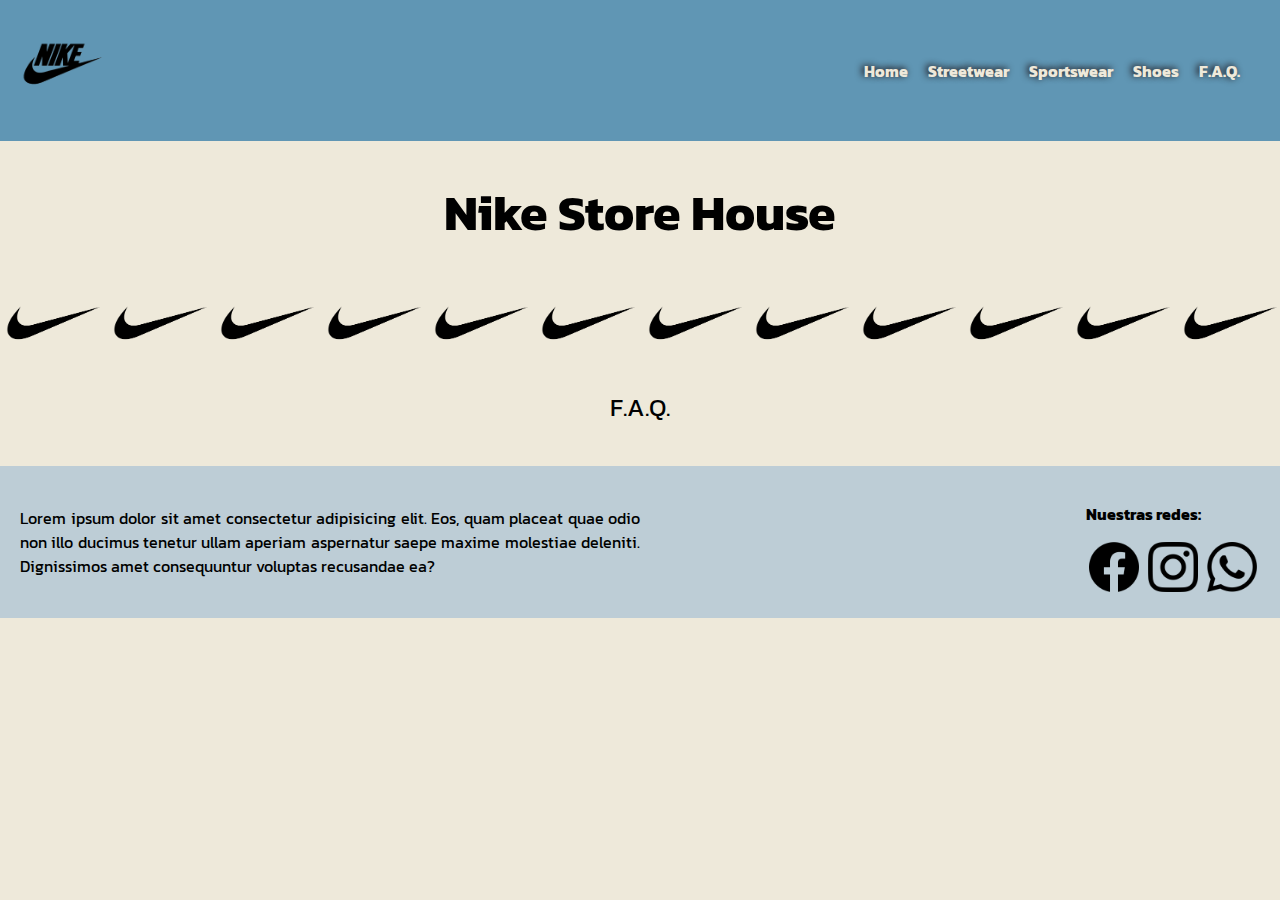
==== pages/faq.html @ 1cc9aa2a "Falta FAQ, se hizo responsive index y streetwear" ====
<!DOCTYPE html>
<html lang="en">
<head>
    <meta charset="UTF-8">
    <meta name="viewport" content="width=device-width, initial-scale=1.0">
    <title>F.A.Q. - Nike Store House</title>
    <link rel="stylesheet" href="../ccs/style.css">
    <link rel="icon" href="../images/swoosh.png">
</head>
<body>
    <header> 
        <!-- Logo -->
            <a href="../index.html"> <img src="../images/logo.png" alt=""></a>
        
        <!-- Navegador -->    
            <nav>
                <ul>
                    <li><a href="../index.html">Home</a></li>
                    <li><a href="../pages/streetwear.html">Streetwear</a></li>
                    <li><a href="../pages/sportswear.html">Sportswear</a></li>
                    <li><a href="../pages/shoes.html">Shoes</a></li>
                    <li><a href="#">F.A.Q.</a></li>
                </ul>
            </nav>
        </header>
    
        <main>
           <!-- Banner -->
      <section class="banner">
        <h1>Nike Store House</h1>
        <div class="banner-nike"></div>
        <p>F.A.Q.</p>
      </section>
        
        <footer>
            <!-- Descripción-->
            <section class="description">
              <div>
                <p>
                  Lorem ipsum dolor sit amet consectetur adipisicing elit. Eos, quam
                  placeat quae odio non illo ducimus tenetur ullam aperiam aspernatur
                  saepe maxime molestiae deleniti. Dignissimos amet consequuntur
                  voluptas recusandae ea?
                </p>
              </div>
            </section>
      
            <div class="linksfooter">
              <p>Nuestras redes:</p>
              <a href="https://www.facebook.com/">
                <img src="../images/facebook.png" alt="Facebook Logo"
              /></a>
              <a href="https://www.instagram.com/">
                <img src="../images/instagram.png" alt="Instagram Logo"
              /></a>
              <a href="https://www.whatsapp.com/">
                <img src="../images/whatsapp.png" alt="Whatsapp Logo"
              /></a>
            </div>
          </footer>
        </body>
      </html>
---- ccs/style.css ----
/*Color palet
#6096B4 Azul
#93BFCF Celeste
#BDCDD6 Gris
#EEE9DA Beige*/

/*Font*/
@import url("https://fonts.googleapis.com/css2?family=Kanit&display=swap");
/*font-family: 'Kanit', sans-serif;*/

/*Fuente aplicada a los html*/
header {
  font-family: "Kanit", sans-serif;
  text-shadow: -2px -1px 7px rgb(19, 1, 1);
}

body {
  margin: 0;
  padding: 0;
  font-family: "Kanit", sans-serif;
  background-color: #eee9da;
}

/*Header*/

header {
  display: flex;
  justify-content: space-between;
  align-items: center;
  padding: 10px 20px;
  background-color: #6096b4;
  margin: 0;
}

header img {
  max-height: 115px;
}

nav ul {
  list-style: none;
  display: flex;
}

nav li {
  margin-right: 20px;
}
nav a {
  text-decoration: none;
  color: #eee9da;
  font-weight: bold;
  font-size: 16px;
}

.mobile-dropdown {
  display: none;
}

/*Main - Index*/

/*Banner*/

.banner {
  display: flex;
  flex-direction: column;
  text-align: center;
  font-size: 25px;
}
.banner-nike {
  height: 80px;
  background-color: #eee9da;
  background-image: url(../images/swoosh.png);
  background-size: contain;
}

/*Main - presentation*/

.presentation {
  display: flex;
  flex-direction: column;
  align-items: center;
  text-align: center;
  padding: 55px;
}

.presentation h2 {
  margin-bottom: 20px;
}

.presentation > div {
  display: flex;
  flex-direction: row;
  align-items: center;

  margin-top: 20px;
}

.presentation > div > * {
  margin: 0 10px;
}

.presentation img {
  max-width: 100%;
  height: auto;
  width: 100px;
}

/*Main - trending topic*/
.trending {
  display: grid;
  justify-items: center;
}

.trending-container {
  display: flex;
  gap: 20px;
}

.trending-block {
  display: flex;
  flex-direction: column;
}

.trending h2 {
  text-align: center;
  margin-bottom: 20px;
}

.trending h3 {
  text-align: center;
}

.trending div {
  flex: 1;
  margin: 0 10px;
}

.trending-block img {
  width: 100%;
  height: 150px;
  object-fit: contain;
}

.trending-images {
  display: grid;
  grid-template-columns: repeat(3, 1fr);
  text-align: center;
  align-items: center;
  justify-items: center;
}

.trending-item {
  display: flex;
  flex-direction: column;
  padding: 5px;
  gap: 10px;
  background-color: #fff;
  border-radius: 8px;
  box-shadow: 0 0 10px rgba(0, 0, 0, 0.1);
  align-items: center;
  height: 95%;
}

/*Footer*/
footer img {
  width: 50px;
  padding: 0 3px;
}

footer {
  margin: 0;
  margin-top: 15px;
  display: flex;
  justify-content: space-between;
  align-items: center;
  background-color: #bdcdd6;
  color: black;
  padding: 20px;
}
.description {
  max-width: 50%;
}

.description p {
  text-align: justify;
}

.linksfooter {
  font-weight: bold;
}

/*Product grids*/

.product-grid {
  padding: 10px 10px;
  display: grid;
  grid-template-columns: repeat(4, 1fr);
  gap: 10px;
  margin: 0 auto;
  justify-content: center;
  max-width: 90vw;
}

.grid-item {
  grid-template-rows: 3fr 1fr 2fr 1fr;
  display: grid;
  background-color: #fff;
  padding: 15px;
  border-radius: 8px;
  box-shadow: 0 0 10px rgba(0, 0, 0, 0.1);
  text-align: center;
  align-items: center;
  justify-items: center;
  max-height: 410px;
}

.imgcontent {
  width: 200px;
}

.imgcontent img {
  object-fit: cover;
}

.imgcontent img:hover {
  object-fit: contain;
}

.item-image {
  width: 100%;
  height: 250px;
}

.item-title {
  margin-top: 10px;
  font-weight: bold;
}

button {
  width: 100px;
  height: 50px;
  padding: 10px;
  background-color: #6096b4;
  color: #eee9da;
  border: none;
  border-radius: 5px;
  cursor: pointer;
  transition: background-color 0.1s;
}

button:hover {
  background-color: #bdcdd6;
}

/*MediaQ*/
@media only screen and (max-width: 450px) {
  .desktop-nav {
    display: none;
  }
  .trending-container {
    flex-direction: column;
  }
  .trending-images {
    display: grid;
    grid-template-columns: repeat(2, 1fr);
    text-align: center;
    align-items: center;
    justify-items: center;
  }
  footer {
    margin: 0;
    margin-top: 15px;
    display: flex;
    justify-content: space-between;
    align-items: center;
    background-color: #bdcdd6;
    color: black;
    padding: 20px;
  }

  .description {
    display: none;
  }

  header {
    background-color: #6096b4;
    padding: 10px 20px;
    display: flex;
    justify-content: space-between;
    align-items: center;
  }

  .logo {
    color: #eee9da;
    font-size: 24px;
  }

  nav ul {
    list-style: none;
    display: flex;
  }

  nav li {
    margin-right: 20px;
    position: relative;
  }

  nav a {
    text-decoration: none;
    color: #eee9da;
    font-weight: bold;
    font-size: 16px;
    transition: color 0.3s;
  }

  nav a:hover {
    color: #bdcdd6;
  }

  .product-grid {
    grid-template-columns: 1fr;
  }

  /* Dropdown Menu Styles */
  .dropdown-content {
    display: none;
    position: absolute;
    right: 0;
    background-color: #6096b4;
    box-shadow: 0 8px 16px rgba(0, 0, 0, 0.2);
    border-radius: 5px;
    z-index: 1;
  }

  .dropdown-content a {
    color: #eee9da;
    padding: 12px 16px;
    display: block;
    text-decoration: none;
    transition: background-color 0.3s;
  }

  .dropdown-content a:hover {
    background-color: #bdcdd6;
  }

  .dropdown:hover .dropdown-content {
    display: block;
  }

  .mobile-dropdown {
    display: block;
  }
}

/* Dropdown Menu Mobile */
.dropdown-content {
  display: none;
  position: absolute;
  background-color: #6096b4;
  box-shadow: 0 8px 16px rgba(0, 0, 0, 0.2);
  border-radius: 5px;
  z-index: 1;
}

.dropdown-content a {
  color: #eee9da;
  padding: 12px 16px;
  display: block;
  text-decoration: none;
  transition: background-color 0.3s;
}

.dropdown-content a:hover {
  background-color: #bdcdd6;
}

.dropdown:hover .dropdown-content {
  display: block;
}
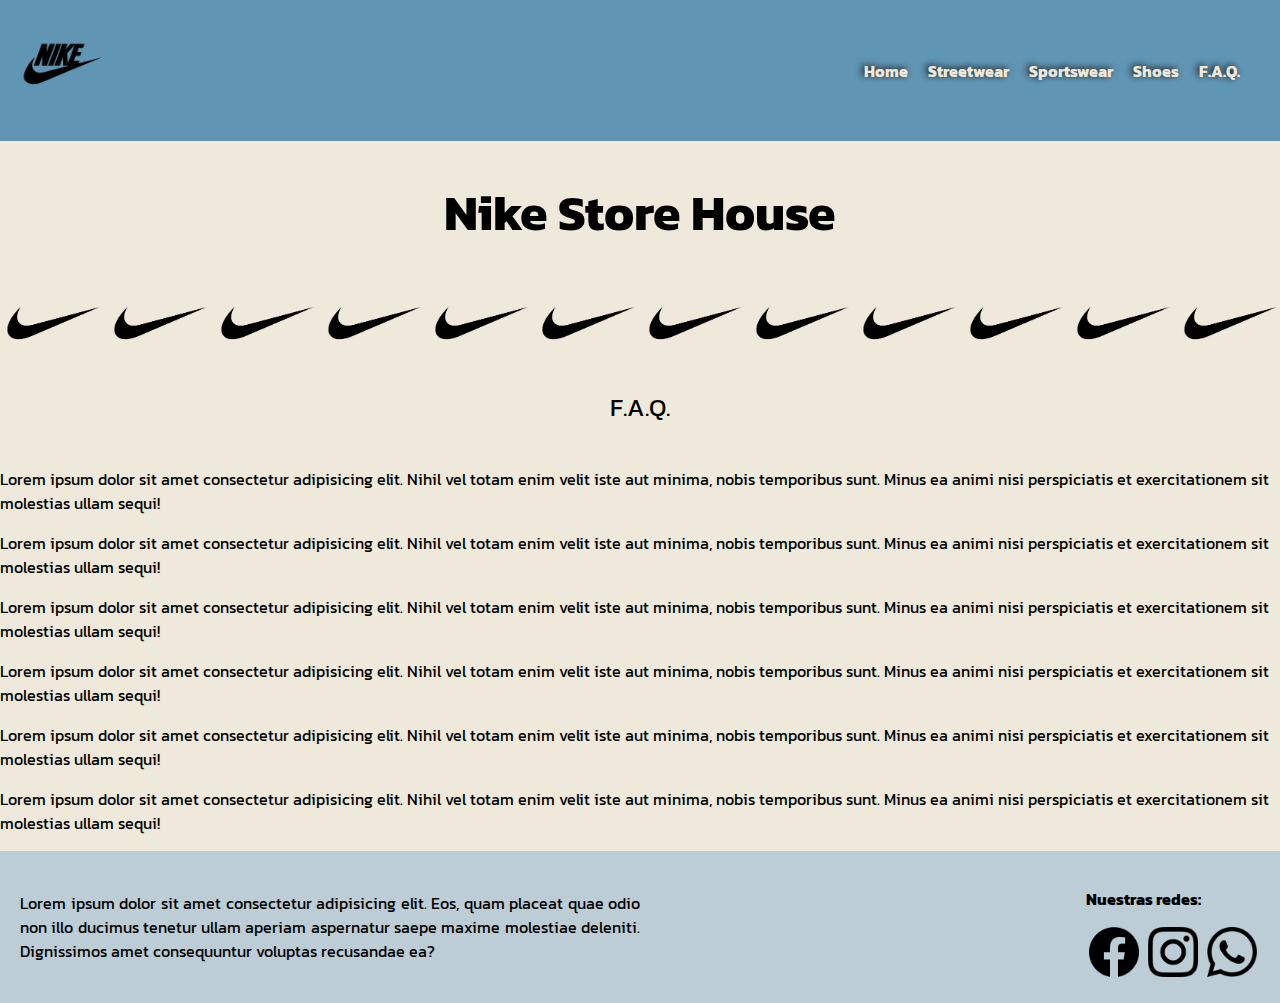
==== commit f45b616a: "2da entrega" ====
--- a/pages/faq.html
+++ b/pages/faq.html
@@ -31,6 +31,27 @@
         <div class="banner-nike"></div>
         <p>F.A.Q.</p>
       </section>
+
+      <section class="faq-block">
+        <div class="faq-item">
+          <p>Lorem ipsum dolor sit amet consectetur adipisicing elit. Nihil vel totam enim velit iste aut minima, nobis temporibus sunt. Minus ea animi nisi perspiciatis et exercitationem sit molestias ullam sequi!</p>
+        </div>
+        <div class="faq-item">
+          <p>Lorem ipsum dolor sit amet consectetur adipisicing elit. Nihil vel totam enim velit iste aut minima, nobis temporibus sunt. Minus ea animi nisi perspiciatis et exercitationem sit molestias ullam sequi!</p>
+        </div>
+        <div class="faq-item">
+          <p>Lorem ipsum dolor sit amet consectetur adipisicing elit. Nihil vel totam enim velit iste aut minima, nobis temporibus sunt. Minus ea animi nisi perspiciatis et exercitationem sit molestias ullam sequi!</p>
+        </div>
+        <div class="faq-item">
+          <p>Lorem ipsum dolor sit amet consectetur adipisicing elit. Nihil vel totam enim velit iste aut minima, nobis temporibus sunt. Minus ea animi nisi perspiciatis et exercitationem sit molestias ullam sequi!</p>
+        </div>
+        <div class="faq-item">
+          <p>Lorem ipsum dolor sit amet consectetur adipisicing elit. Nihil vel totam enim velit iste aut minima, nobis temporibus sunt. Minus ea animi nisi perspiciatis et exercitationem sit molestias ullam sequi!</p>
+        </div>
+        <div class="faq-item">
+          <p>Lorem ipsum dolor sit amet consectetur adipisicing elit. Nihil vel totam enim velit iste aut minima, nobis temporibus sunt. Minus ea animi nisi perspiciatis et exercitationem sit molestias ullam sequi!</p>
+        </div>
+      </section>
         
         <footer>
             <!-- Descripción-->
--- a/ccs/style.css
+++ b/ccs/style.css
@@ -252,7 +252,7 @@
 }
 
 /*MediaQ*/
-@media only screen and (max-width: 450px) {
+@media only screen and (max-width: 975px) {
   .desktop-nav {
     display: none;
   }
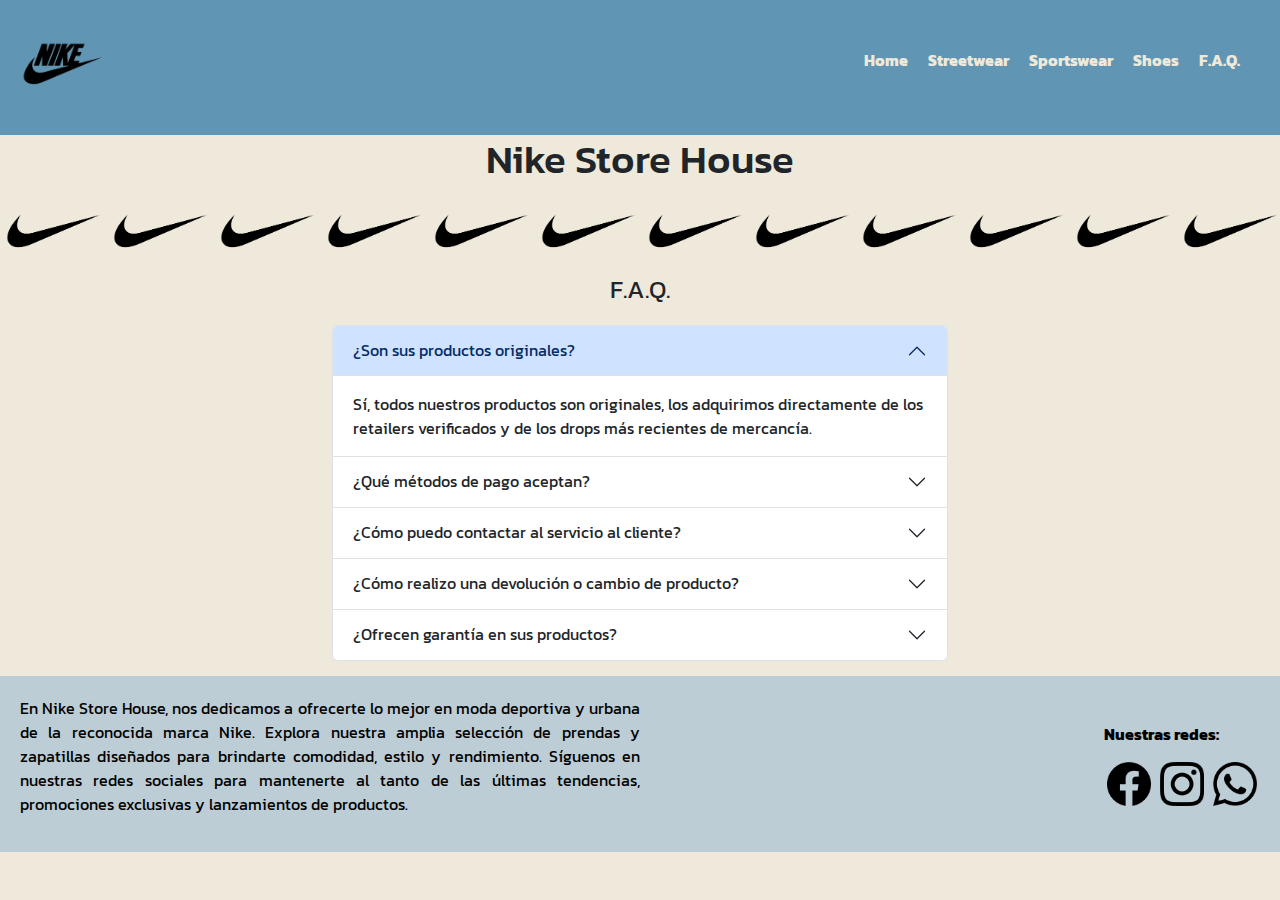
==== commit 3a626b73: "3era entrega" ====
--- a/pages/faq.html
+++ b/pages/faq.html
@@ -1,83 +1,227 @@
 <!DOCTYPE html>
 <html lang="en">
-<head>
-    <meta charset="UTF-8">
-    <meta name="viewport" content="width=device-width, initial-scale=1.0">
+  <head>
+    <meta charset="UTF-8" />
+    <meta name="viewport" content="width=device-width, initial-scale=1.0" />
     <title>F.A.Q. - Nike Store House</title>
-    <link rel="stylesheet" href="../ccs/style.css">
-    <link rel="icon" href="../images/swoosh.png">
-</head>
-<body>
-    <header> 
-        <!-- Logo -->
-            <a href="../index.html"> <img src="../images/logo.png" alt=""></a>
-        
-        <!-- Navegador -->    
-            <nav>
-                <ul>
-                    <li><a href="../index.html">Home</a></li>
-                    <li><a href="../pages/streetwear.html">Streetwear</a></li>
-                    <li><a href="../pages/sportswear.html">Sportswear</a></li>
-                    <li><a href="../pages/shoes.html">Shoes</a></li>
-                    <li><a href="#">F.A.Q.</a></li>
-                </ul>
-            </nav>
-        </header>
-    
-        <main>
-           <!-- Banner -->
+    <link rel="icon" href="../images/swoosh.png" />
+    <!-- BS Link -->
+    <link
+      href="https://cdn.jsdelivr.net/npm/bootstrap@5.3.2/dist/css/bootstrap.min.css"
+      rel="stylesheet"
+    />
+    <link rel="stylesheet" href="../css/estilos.css" />
+  </head>
+  <body>
+    <header>
+      <!-- Logo -->
+      <a href="../index.html"> <img src="../images/logo.png" alt="" /></a>
+
+      <!-- Navegador -->
+      <nav>
+        <ul class="desktop-nav">
+          <li><a href="../index.html">Home</a></li>
+          <li><a href="../pages/streetwear.html">Streetwear</a></li>
+          <li><a href="../pages/sportswear.html">Sportswear</a></li>
+          <li><a href="../pages/shoes.html">Shoes</a></li>
+          <li><a href="#">F.A.Q.</a></li>
+        </ul>
+
+        <ul class="mobile-dropdown">
+          <li class="dropdown">
+            <a href="#">Menu</a>
+            <div class="dropdown-content">
+              <a href="../index.html">Home</a>
+              <a href="../pages/sportswear.html">Sportswear</a>
+              <a href="../pages/streetwear.html">Streetwear</a>
+              <a href="../pages/faq.html">F.A.Q.</a>
+            </div>
+          </li>
+        </ul>
+      </nav>
+    </header>
+
+    <main>
+      <!-- Banner -->
       <section class="banner">
         <h1>Nike Store House</h1>
         <div class="banner-nike"></div>
         <p>F.A.Q.</p>
       </section>
 
-      <section class="faq-block">
-        <div class="faq-item">
-          <p>Lorem ipsum dolor sit amet consectetur adipisicing elit. Nihil vel totam enim velit iste aut minima, nobis temporibus sunt. Minus ea animi nisi perspiciatis et exercitationem sit molestias ullam sequi!</p>
+      <div class="container-fluid">
+        <div class="row justify-content-center">
+          <div class="col-md-6">
+            <div id="accordion" class="accordion">
+              <div class="accordion-item">
+                <h3 class="accordion-header" id="headingOne">
+                  <button
+                    class="accordion-button"
+                    type="button"
+                    data-bs-toggle="collapse"
+                    data-bs-target="#collapseOne"
+                    aria-expanded="true"
+                    aria-controls="collapseOne"
+                  >
+                    ¿Son sus productos originales?
+                  </button>
+                </h3>
+                <div
+                  id="collapseOne"
+                  class="accordion-collapse collapse show"
+                  aria-labelledby="headingOne"
+                  data-bs-parent="#accordion"
+                >
+                  <div class="accordion-body">
+                    Sí, todos nuestros productos son originales, los adquirimos
+                    directamente de los retailers verificados y de los drops más
+                    recientes de mercancía.
+                  </div>
+                </div>
+              </div>
+              <div class="accordion-item">
+                <h3 class="accordion-header" id="headingTwo">
+                  <button
+                    class="accordion-button collapsed"
+                    type="button"
+                    data-bs-toggle="collapse"
+                    data-bs-target="#collapseTwo"
+                    aria-expanded="false"
+                    aria-controls="collapseTwo"
+                  >
+                    ¿Qué métodos de pago aceptan?
+                  </button>
+                </h3>
+                <div
+                  id="collapseTwo"
+                  class="accordion-collapse collapse"
+                  aria-labelledby="headingTwo"
+                  data-bs-parent="#accordion"
+                >
+                  <div class="accordion-body">
+                    Aceptamos efectivo únicamente para pedidos no mayores a 500
+                    USD$, para el resto se deben realizar transferencias
+                    bancarias, los datos para realizar la misma serán enviados a
+                    su correo una vez haya realizado el pedido.
+                  </div>
+                </div>
+              </div>
+              <div class="accordion-item">
+                <h3 class="accordion-header" id="headingThree">
+                  <button
+                    class="accordion-button collapsed"
+                    type="button"
+                    data-bs-toggle="collapse"
+                    data-bs-target="#collapseThree"
+                    aria-expanded="false"
+                    aria-controls="collapseThree"
+                  >
+                    ¿Cómo puedo contactar al servicio al cliente?
+                  </button>
+                </h3>
+                <div
+                  id="collapseThree"
+                  class="accordion-collapse collapse"
+                  aria-labelledby="headingThree"
+                  data-bs-parent="#accordion"
+                >
+                  <div class="accordion-body">
+                    Puedes comunicarte con nosotros a traves de nuestras redes
+                    sociales, las cuales estan al final de nuestra página web.
+                  </div>
+                </div>
+              </div>
+              <div class="accordion-item">
+                <h3 class="accordion-header" id="headingFour">
+                  <button
+                    class="accordion-button collapsed"
+                    type="button"
+                    data-bs-toggle="collapse"
+                    data-bs-target="#collapseFour"
+                    aria-expanded="false"
+                    aria-controls="collapseFour"
+                  >
+                    ¿Cómo realizo una devolución o cambio de producto?
+                  </button>
+                </h3>
+                <div
+                  id="collapseFour"
+                  class="accordion-collapse collapse"
+                  aria-labelledby="headingFour"
+                  data-bs-parent="#accordion"
+                >
+                  <div class="accordion-body">
+                    Las devoluciones o cambios de producto podran ser realizadas
+                    en un plazo no mayor a 72 horas después de la confirmación
+                    de entrega del pedido. El contacto debe realizarlo via
+                    correo electrónico o a través de nuestras redes.
+                  </div>
+                </div>
+              </div>
+              <div class="accordion-item">
+                <h3 class="accordion-header" id="headingFive">
+                  <button
+                    class="accordion-button collapsed"
+                    type="button"
+                    data-bs-toggle="collapse"
+                    data-bs-target="#collapseFive"
+                    aria-expanded="false"
+                    aria-controls="collapseFive"
+                  >
+                    ¿Ofrecen garantía en sus productos?
+                  </button>
+                </h3>
+                <div
+                  id="collapseFive"
+                  class="accordion-collapse collapse"
+                  aria-labelledby="headingFive"
+                  data-bs-parent="#accordion"
+                >
+                  <div class="accordion-body">
+                    Todos nuestros productos cuentan con garantía, cada una
+                    específica para cada uno de ellos y dependiendo del precio y
+                    exclusividad del mismo.
+                  </div>
+                </div>
+              </div>
+            </div>
+          </div>
         </div>
-        <div class="faq-item">
-          <p>Lorem ipsum dolor sit amet consectetur adipisicing elit. Nihil vel totam enim velit iste aut minima, nobis temporibus sunt. Minus ea animi nisi perspiciatis et exercitationem sit molestias ullam sequi!</p>
+      </div>
+
+      <footer>
+        <!-- Descripción-->
+        <section class="description">
+          <div>
+            <p>
+              En Nike Store House, nos dedicamos a ofrecerte lo mejor en moda
+              deportiva y urbana de la reconocida marca Nike. Explora nuestra
+              amplia selección de prendas y zapatillas diseñados para brindarte
+              comodidad, estilo y rendimiento. Síguenos en nuestras redes
+              sociales para mantenerte al tanto de las últimas tendencias,
+              promociones exclusivas y lanzamientos de productos.
+            </p>
+          </div>
+        </section>
+
+        <div class="linksfooter">
+          <p>Nuestras redes:</p>
+          <a href="https://www.facebook.com/">
+            <img src="../images/facebook.png" alt="Facebook Logo"
+          /></a>
+          <a href="https://www.instagram.com/">
+            <img src="../images/instagram.png" alt="Instagram Logo"
+          /></a>
+          <a href="https://www.whatsapp.com/">
+            <img src="../images/whatsapp.png" alt="Whatsapp Logo"
+          /></a>
         </div>
-        <div class="faq-item">
-          <p>Lorem ipsum dolor sit amet consectetur adipisicing elit. Nihil vel totam enim velit iste aut minima, nobis temporibus sunt. Minus ea animi nisi perspiciatis et exercitationem sit molestias ullam sequi!</p>
-        </div>
-        <div class="faq-item">
-          <p>Lorem ipsum dolor sit amet consectetur adipisicing elit. Nihil vel totam enim velit iste aut minima, nobis temporibus sunt. Minus ea animi nisi perspiciatis et exercitationem sit molestias ullam sequi!</p>
-        </div>
-        <div class="faq-item">
-          <p>Lorem ipsum dolor sit amet consectetur adipisicing elit. Nihil vel totam enim velit iste aut minima, nobis temporibus sunt. Minus ea animi nisi perspiciatis et exercitationem sit molestias ullam sequi!</p>
-        </div>
-        <div class="faq-item">
-          <p>Lorem ipsum dolor sit amet consectetur adipisicing elit. Nihil vel totam enim velit iste aut minima, nobis temporibus sunt. Minus ea animi nisi perspiciatis et exercitationem sit molestias ullam sequi!</p>
-        </div>
-      </section>
-        
-        <footer>
-            <!-- Descripción-->
-            <section class="description">
-              <div>
-                <p>
-                  Lorem ipsum dolor sit amet consectetur adipisicing elit. Eos, quam
-                  placeat quae odio non illo ducimus tenetur ullam aperiam aspernatur
-                  saepe maxime molestiae deleniti. Dignissimos amet consequuntur
-                  voluptas recusandae ea?
-                </p>
-              </div>
-            </section>
-      
-            <div class="linksfooter">
-              <p>Nuestras redes:</p>
-              <a href="https://www.facebook.com/">
-                <img src="../images/facebook.png" alt="Facebook Logo"
-              /></a>
-              <a href="https://www.instagram.com/">
-                <img src="../images/instagram.png" alt="Instagram Logo"
-              /></a>
-              <a href="https://www.whatsapp.com/">
-                <img src="../images/whatsapp.png" alt="Whatsapp Logo"
-              /></a>
-            </div>
-          </footer>
-        </body>
-      </html>+      </footer>
+    </main>
+
+    <!-- BS scripts -->
+    <script src="https://cdnjs.cloudflare.com/ajax/libs/jquery/3.5.1/jquery.min.js"></script>
+    <script src="https://cdn.jsdelivr.net/npm/@popperjs/core@2.11.6/dist/umd/popper.min.js"></script>
+    <script src="https://cdn.jsdelivr.net/npm/bootstrap@5.3.2/dist/js/bootstrap.min.js"></script>
+  </body>
+</html>
--- a/css/estilos.css
+++ b/css/estilos.css
@@ -0,0 +1,383 @@
+@import url("https://fonts.googleapis.com/css2?family=Kanit&display=swap");
+/*general body*/
+body {
+  margin: 0;
+  padding: 0;
+  font-family: "Kanit", sans-serif;
+  background-color: #eee9da;
+}
+
+/*banner*/
+.banner {
+  display: flex;
+  flex-direction: column;
+  text-align: center;
+  font-size: 25px;
+}
+
+.banner-nike {
+  height: 80px;
+  background-color: #eee9da;
+  background-image: url(../images/swoosh.png);
+  background-size: contain;
+}
+
+/*Footer*/
+footer img {
+  width: 50px;
+  padding: 0 3px;
+}
+
+footer {
+  margin: 0;
+  margin-top: 15px;
+  display: flex;
+  justify-content: space-between;
+  align-items: center;
+  background-color: #bdcdd6;
+  color: black;
+  padding: 20px;
+}
+
+.description {
+  max-width: 50%;
+}
+
+.description p {
+  text-align: justify;
+}
+
+.linksfooter {
+  font-weight: bold;
+}
+
+/*Product grids*/
+.product-grid {
+  padding: 10px 10px;
+  display: grid;
+  grid-template-columns: repeat(4, 1fr);
+  gap: 10px;
+  margin: 0 auto;
+  justify-content: center;
+  max-width: 90vw;
+}
+
+.grid-item {
+  grid-template-rows: 3fr 1fr 2fr 1fr;
+  display: grid;
+  background-color: #fff;
+  padding: 15px;
+  border-radius: 8px;
+  box-shadow: 0 0 10px rgba(0, 0, 0, 0.1);
+  text-align: center;
+  align-items: center;
+  justify-items: center;
+  max-height: 410px;
+}
+
+.imgcontent {
+  width: 200px;
+}
+
+.imgcontent img {
+  object-fit: cover;
+}
+
+.imgcontent img:hover {
+  object-fit: contain;
+}
+
+.item-image {
+  width: 100%;
+  height: 250px;
+}
+
+.item-title {
+  margin-top: 10px;
+  font-weight: bold;
+}
+
+button {
+  width: 100px;
+  height: 50px;
+  padding: 10px;
+  background-color: #6096b4;
+  color: #eee9da;
+  border: none;
+  border-radius: 5px;
+  cursor: pointer;
+  transition: background-color 0.1s;
+}
+
+button:hover {
+  background-color: #bdcdd6;
+}
+
+/*Header*/
+header {
+  display: flex;
+  justify-content: space-between;
+  align-items: center;
+  padding: 10px 20px;
+  background-color: #6096b4;
+  margin: 0;
+}
+
+header img {
+  max-height: 115px;
+}
+
+nav ul {
+  list-style: none;
+  display: flex;
+}
+
+nav li {
+  margin-right: 20px;
+}
+
+nav a {
+  text-decoration: none;
+  color: #eee9da;
+  font-weight: bold;
+  font-size: 16px;
+}
+
+.mobile-dropdown {
+  display: none;
+}
+
+/*Footer*/
+footer img {
+  width: 50px;
+  padding: 0 3px;
+}
+
+footer {
+  margin: 0;
+  margin-top: 15px;
+  display: flex;
+  justify-content: space-between;
+  align-items: center;
+  background-color: #bdcdd6;
+  color: black;
+  padding: 20px;
+}
+
+.description {
+  max-width: 50%;
+}
+
+.description p {
+  text-align: justify;
+}
+
+.linksfooter {
+  font-weight: bold;
+}
+
+/*Main - presentation*/
+.presentation {
+  display: flex;
+  flex-direction: column;
+  align-items: center;
+  text-align: center;
+  padding: 55px;
+}
+
+.presentation h2 {
+  margin-bottom: 20px;
+}
+
+.presentation > div {
+  display: flex;
+  flex-direction: row;
+  align-items: center;
+  margin-top: 20px;
+}
+
+.presentation > div > * {
+  margin: 0 10px;
+}
+
+.presentation img {
+  max-width: 100%;
+  height: auto;
+  width: 100px;
+}
+
+/*Main - trending topic*/
+.trending {
+  display: grid;
+  justify-items: center;
+}
+
+.trending-container {
+  display: flex;
+  gap: 20px;
+}
+
+.trending-block {
+  display: flex;
+  flex-direction: column;
+}
+
+.trending h2 {
+  text-align: center;
+  margin-bottom: 20px;
+}
+
+.trending h3 {
+  text-align: center;
+}
+
+.trending div {
+  flex: 1;
+  margin: 0 10px;
+}
+
+.trending-block img {
+  width: 100%;
+  height: 150px;
+  object-fit: contain;
+}
+
+.trending-images {
+  display: grid;
+  grid-template-columns: repeat(3, 1fr);
+  text-align: center;
+  align-items: center;
+  justify-items: center;
+}
+
+.trending-item {
+  display: flex;
+  flex-direction: column;
+  padding: 5px;
+  gap: 10px;
+  background-color: #fff;
+  border-radius: 8px;
+  box-shadow: 0 0 10px rgba(0, 0, 0, 0.1);
+  align-items: center;
+  height: 95%;
+}
+
+/* Media Queries */
+@media only screen and (min-width: 1024px) {
+  .grid-item:hover {
+    transform: scale(1.15);
+  }
+}
+@media only screen and (max-width: 975px) {
+  .desktop-nav {
+    display: none;
+  }
+  .trending-container {
+    flex-direction: column;
+  }
+  .trending-images {
+    display: grid;
+    grid-template-columns: repeat(2, 1fr);
+    text-align: center;
+    align-items: center;
+    justify-items: center;
+  }
+  footer {
+    margin: 0;
+    margin-top: 15px;
+    display: flex;
+    justify-content: space-between;
+    align-items: center;
+    background-color: #bdcdd6;
+    color: black;
+    padding: 20px;
+  }
+  .description {
+    display: none;
+  }
+  header {
+    background-color: #6096b4;
+    padding: 10px 20px;
+    display: flex;
+    justify-content: space-between;
+    align-items: center;
+  }
+  .logo {
+    color: #eee9da;
+    font-size: 24px;
+  }
+  nav ul {
+    list-style: none;
+    display: flex;
+  }
+  nav li {
+    margin-right: 20px;
+    position: relative;
+  }
+  nav a {
+    text-decoration: none;
+    color: #eee9da;
+    font-weight: bold;
+    font-size: 16px;
+    transition: color 0.3s;
+  }
+  nav a:hover {
+    color: #bdcdd6;
+  }
+  .product-grid {
+    grid-template-columns: 1fr;
+  }
+  /* Dropdown Menu Styles */
+  .dropdown-content {
+    display: none;
+    position: absolute;
+    right: 0;
+    background-color: #6096b4;
+    box-shadow: 0 8px 16px rgba(0, 0, 0, 0.2);
+    border-radius: 5px;
+    z-index: 1;
+  }
+  .dropdown-content a {
+    color: #eee9da;
+    padding: 12px 16px;
+    display: block;
+    text-decoration: none;
+    transition: background-color 0.3s;
+  }
+  .dropdown-content a:hover {
+    background-color: #bdcdd6;
+  }
+  .dropdown:hover .dropdown-content {
+    display: block;
+  }
+  .mobile-dropdown {
+    display: block;
+  }
+}
+/* Dropdown Menu Mobile */
+.dropdown-content {
+  display: none;
+  position: absolute;
+  background-color: #6096b4;
+  box-shadow: 0 8px 16px rgba(0, 0, 0, 0.2);
+  border-radius: 5px;
+  z-index: 1;
+}
+
+.dropdown-content a {
+  color: #eee9da;
+  padding: 12px 16px;
+  display: block;
+  text-decoration: none;
+  transition: background-color 0.3s;
+}
+
+.dropdown-content a:hover {
+  background-color: #bdcdd6;
+}
+
+.dropdown:hover .dropdown-content {
+  display: block;
+}
+
+/*# sourceMappingURL=estilos.css.map */
